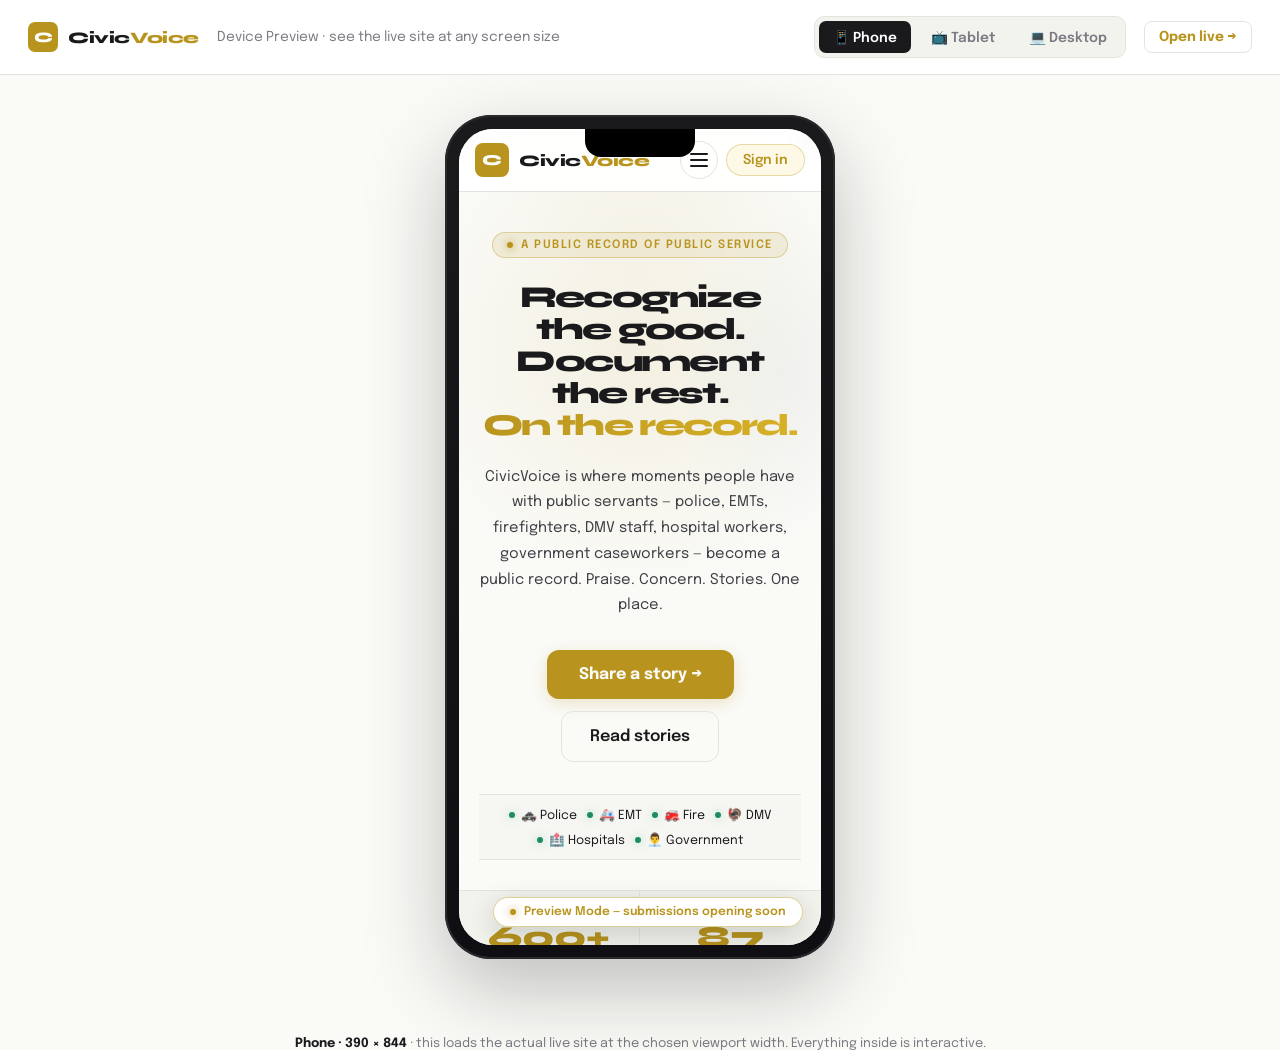
==== frontend/preview.html @ 5c78de27 "Fix rankings table mobile overflow + add /preview.html device viewer (Phone/Tablet/Desktop)" ====
<!DOCTYPE html>
<html lang="en">
<head>
<meta charset="utf-8">
<meta name="viewport" content="width=device-width, initial-scale=1.0">
<meta name="robots" content="noindex">
<title>CivicVoice &mdash; Device Preview</title>
<link href="https://fonts.googleapis.com/css2?family=Syne:wght@700;800&amp;family=Epilogue:wght@300;400;500;600;700&amp;display=swap" rel="stylesheet">
<style>
  :root {
    --bg:#fafaf7; --card:#fff; --border:#e5e3dd; --ink:#1a1a1d;
    --gray:#7a7a82; --light:#3d3d45; --accent:#b8941e;
  }
  *{margin:0;padding:0;box-sizing:border-box;}
  body{font-family:'Epilogue',sans-serif;background:var(--bg);color:var(--ink);min-height:100vh;}

  .pv-top{position:sticky;top:0;z-index:10;background:rgba(255,255,255,0.92);backdrop-filter:blur(12px);border-bottom:1px solid var(--border);padding:16px 28px;display:flex;align-items:center;gap:18px;flex-wrap:wrap;}
  .pv-brand{display:flex;align-items:center;gap:10px;}
  .pv-brand-mark{width:30px;height:30px;background:var(--accent);border-radius:7px;display:flex;align-items:center;justify-content:center;font-family:'Syne',sans-serif;font-weight:800;color:#fff;font-size:0.9rem;}
  .pv-brand-name{font-family:'Syne',sans-serif;font-size:1rem;font-weight:800;letter-spacing:-0.4px;}
  .pv-brand-name span{color:var(--accent);}
  .pv-title{font-size:0.86rem;color:var(--gray);margin-right:auto;}

  .pv-tabs{display:flex;gap:6px;background:#f3f3ee;border:1px solid var(--border);border-radius:10px;padding:4px;}
  .pv-tabs button{background:transparent;border:none;color:var(--gray);font-family:'Epilogue',sans-serif;font-size:0.86rem;font-weight:600;padding:8px 14px;border-radius:7px;cursor:pointer;transition:all 0.18s;display:inline-flex;align-items:center;gap:6px;}
  .pv-tabs button:hover{color:var(--ink);}
  .pv-tabs button.on{background:var(--ink);color:#fff;}

  .pv-link{font-size:0.86rem;color:var(--accent);text-decoration:none;font-weight:700;padding:8px 14px;border:1px solid var(--border);border-radius:8px;background:var(--card);}
  .pv-link:hover{background:#fef9e7;border-color:rgba(184,148,30,0.4);}

  .pv-stage{display:flex;align-items:flex-start;justify-content:center;padding:40px 20px 60px;min-height:calc(100vh - 80px);}
  .pv-device{position:relative;transition:width 0.35s cubic-bezier(0.4,0,0.2,1), height 0.35s cubic-bezier(0.4,0,0.2,1);}

  /* Phone — looks like an iPhone */
  .pv-device.phone{width:390px;height:844px;padding:14px;background:linear-gradient(180deg,#1a1a1d,#0f0f13);border-radius:46px;box-shadow:0 30px 80px rgba(15,15,19,0.25), inset 0 0 0 2px #2a2a2d;}
  .pv-device.phone::before{content:'';position:absolute;top:14px;left:50%;transform:translateX(-50%);width:110px;height:28px;background:#000;border-radius:0 0 16px 16px;z-index:2;}
  .pv-device.phone iframe{border-radius:34px;}

  /* Tablet — looks like an iPad */
  .pv-device.tablet{width:820px;height:1080px;max-height:calc(100vh - 140px);padding:18px;background:#1a1a1d;border-radius:32px;box-shadow:0 30px 80px rgba(15,15,19,0.22), inset 0 0 0 2px #2a2a2d;}
  .pv-device.tablet iframe{border-radius:18px;}

  /* Desktop — frameless monitor */
  .pv-device.desktop{width:1280px;max-width:calc(100vw - 60px);height:800px;padding:0;background:transparent;border:1px solid var(--border);border-radius:10px;box-shadow:0 18px 50px rgba(15,15,19,0.12);overflow:hidden;}
  .pv-device.desktop iframe{border-radius:8px;}

  .pv-device iframe{display:block;width:100%;height:100%;border:none;background:#fff;}

  .pv-meta{text-align:center;color:var(--gray);font-size:0.8rem;margin-top:18px;padding:0 20px;}
  .pv-meta strong{color:var(--ink);font-weight:700;}

  @media(max-width:880px){
    .pv-top{padding:12px 16px;gap:10px;}
    .pv-title{display:none;}
    .pv-device.tablet,.pv-device.desktop{transform:scale(0.6);transform-origin:top center;margin-bottom:-40%;}
    .pv-device.phone{transform:scale(0.85);transform-origin:top center;}
  }
</style>
</head>
<body>

<div class="pv-top">
  <div class="pv-brand">
    <div class="pv-brand-mark">C</div>
    <div class="pv-brand-name">Civic<span>Voice</span></div>
  </div>
  <div class="pv-title">Device Preview &middot; see the live site at any screen size</div>
  <div class="pv-tabs">
    <button class="on" id="b-phone"   onclick="setDevice('phone')">&#128241; Phone</button>
    <button         id="b-tablet"  onclick="setDevice('tablet')">&#128250; Tablet</button>
    <button         id="b-desktop" onclick="setDevice('desktop')">&#128187; Desktop</button>
  </div>
  <a class="pv-link" href="./index.html" target="_blank">Open live &rarr;</a>
</div>

<div class="pv-stage">
  <div class="pv-device phone" id="pvDevice">
    <iframe id="pvFrame" src="./index.html" title="CivicVoice preview" allow="clipboard-write; geolocation; web-share"></iframe>
  </div>
</div>

<div class="pv-meta">
  <strong id="pvMeta">Phone &middot; 390 &times; 844</strong>
  &middot; this loads the actual live site at the chosen viewport width. Everything inside is interactive.
</div>

<script>
  function setDevice(kind) {
    const device = document.getElementById('pvDevice');
    const meta = document.getElementById('pvMeta');
    device.classList.remove('phone', 'tablet', 'desktop');
    device.classList.add(kind);
    document.querySelectorAll('.pv-tabs button').forEach(b => b.classList.remove('on'));
    document.getElementById('b-' + kind).classList.add('on');
    const labels = {
      phone:   'Phone · 390 × 844',
      tablet:  'Tablet · 820 × 1080',
      desktop: 'Desktop · 1280 × 800',
    };
    meta.textContent = labels[kind];
  }
  // Switch via keyboard: 1/2/3
  document.addEventListener('keydown', (e) => {
    if (e.key === '1') setDevice('phone');
    else if (e.key === '2') setDevice('tablet');
    else if (e.key === '3') setDevice('desktop');
  });
</script>

</body>
</html>
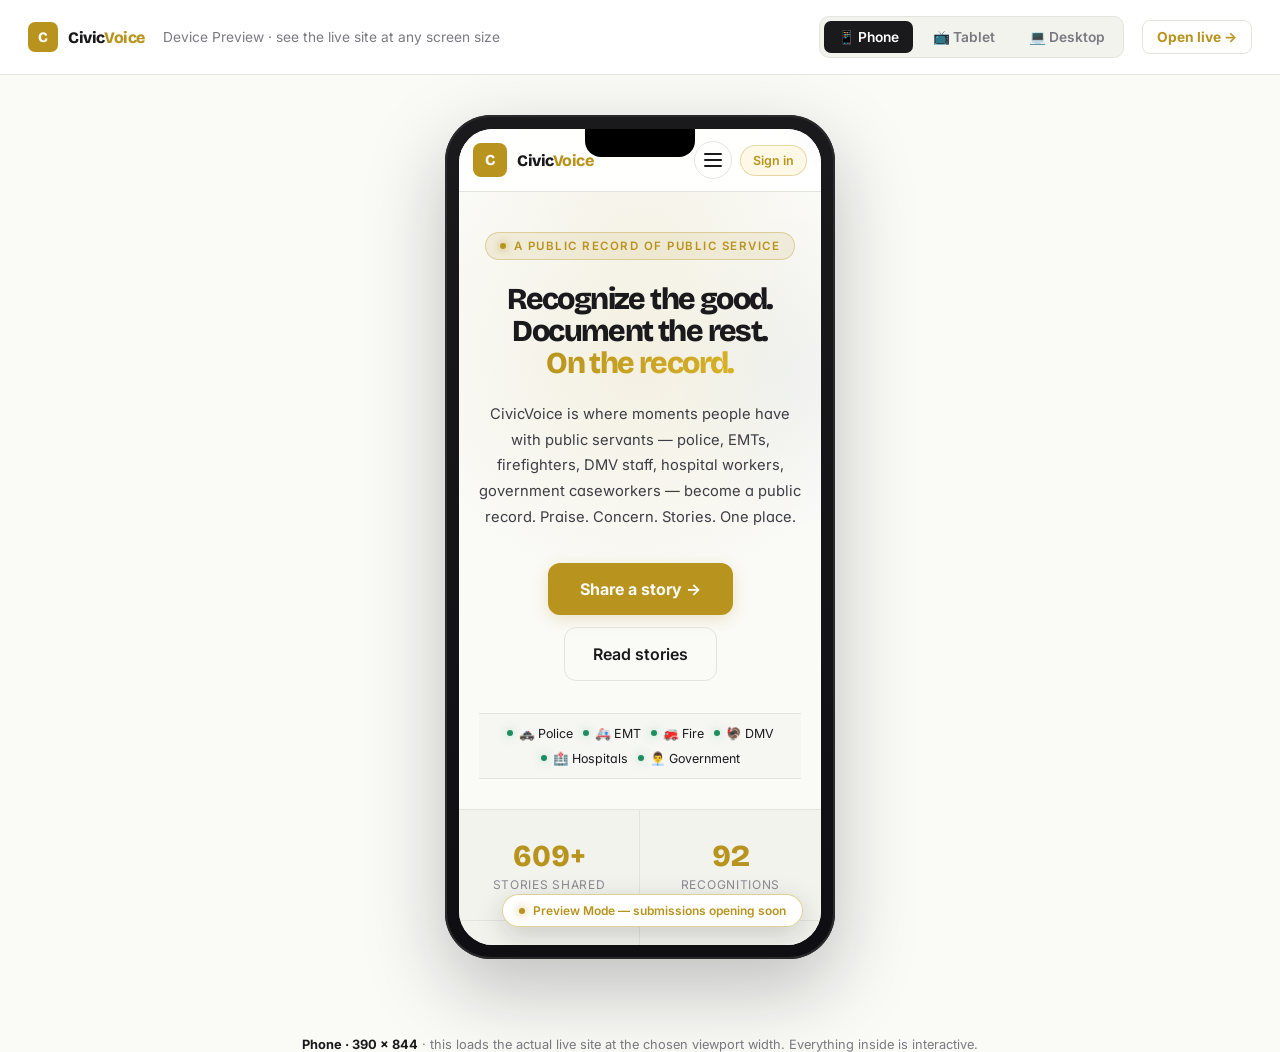
==== commit 78889d25: "Audit fixes: fonts everywhere, ROLE_CONFIG complete, no overlap, ESC-close, role tinting, SW auto-re" ====
--- a/frontend/preview.html
+++ b/frontend/preview.html
@@ -5,24 +5,26 @@
 <meta name="viewport" content="width=device-width, initial-scale=1.0">
 <meta name="robots" content="noindex">
 <title>CivicVoice &mdash; Device Preview</title>
-<link href="https://fonts.googleapis.com/css2?family=Syne:wght@700;800&amp;family=Epilogue:wght@300;400;500;600;700&amp;display=swap" rel="stylesheet">
+<link rel="preconnect" href="https://fonts.googleapis.com">
+<link rel="preconnect" href="https://fonts.gstatic.com" crossorigin>
+<link href="https://fonts.googleapis.com/css2?family=Bricolage+Grotesque:opsz,wght@12..96,700;12..96,800&amp;family=Inter:wght@400;500;600;700;800&amp;display=swap" rel="stylesheet">
 <style>
   :root {
     --bg:#fafaf7; --card:#fff; --border:#e5e3dd; --ink:#1a1a1d;
     --gray:#7a7a82; --light:#3d3d45; --accent:#b8941e;
   }
   *{margin:0;padding:0;box-sizing:border-box;}
-  body{font-family:'Epilogue',sans-serif;background:var(--bg);color:var(--ink);min-height:100vh;}
+  body{font-family:'Inter',-apple-system,BlinkMacSystemFont,'Segoe UI',Roboto,sans-serif;background:var(--bg);color:var(--ink);min-height:100vh;}
 
   .pv-top{position:sticky;top:0;z-index:10;background:rgba(255,255,255,0.92);backdrop-filter:blur(12px);border-bottom:1px solid var(--border);padding:16px 28px;display:flex;align-items:center;gap:18px;flex-wrap:wrap;}
   .pv-brand{display:flex;align-items:center;gap:10px;}
-  .pv-brand-mark{width:30px;height:30px;background:var(--accent);border-radius:7px;display:flex;align-items:center;justify-content:center;font-family:'Syne',sans-serif;font-weight:800;color:#fff;font-size:0.9rem;}
-  .pv-brand-name{font-family:'Syne',sans-serif;font-size:1rem;font-weight:800;letter-spacing:-0.4px;}
+  .pv-brand-mark{width:30px;height:30px;background:var(--accent);border-radius:7px;display:flex;align-items:center;justify-content:center;font-family:'Bricolage Grotesque','Syne',sans-serif;font-weight:800;color:#fff;font-size:0.9rem;}
+  .pv-brand-name{font-family:'Bricolage Grotesque','Syne',sans-serif;font-size:1rem;font-weight:800;letter-spacing:-0.4px;}
   .pv-brand-name span{color:var(--accent);}
   .pv-title{font-size:0.86rem;color:var(--gray);margin-right:auto;}
 
   .pv-tabs{display:flex;gap:6px;background:#f3f3ee;border:1px solid var(--border);border-radius:10px;padding:4px;}
-  .pv-tabs button{background:transparent;border:none;color:var(--gray);font-family:'Epilogue',sans-serif;font-size:0.86rem;font-weight:600;padding:8px 14px;border-radius:7px;cursor:pointer;transition:all 0.18s;display:inline-flex;align-items:center;gap:6px;}
+  .pv-tabs button{background:transparent;border:none;color:var(--gray);font-family:'Inter',-apple-system,BlinkMacSystemFont,'Segoe UI',Roboto,sans-serif;font-size:0.86rem;font-weight:600;padding:8px 14px;border-radius:7px;cursor:pointer;transition:all 0.18s;display:inline-flex;align-items:center;gap:6px;}
   .pv-tabs button:hover{color:var(--ink);}
   .pv-tabs button.on{background:var(--ink);color:#fff;}
 
